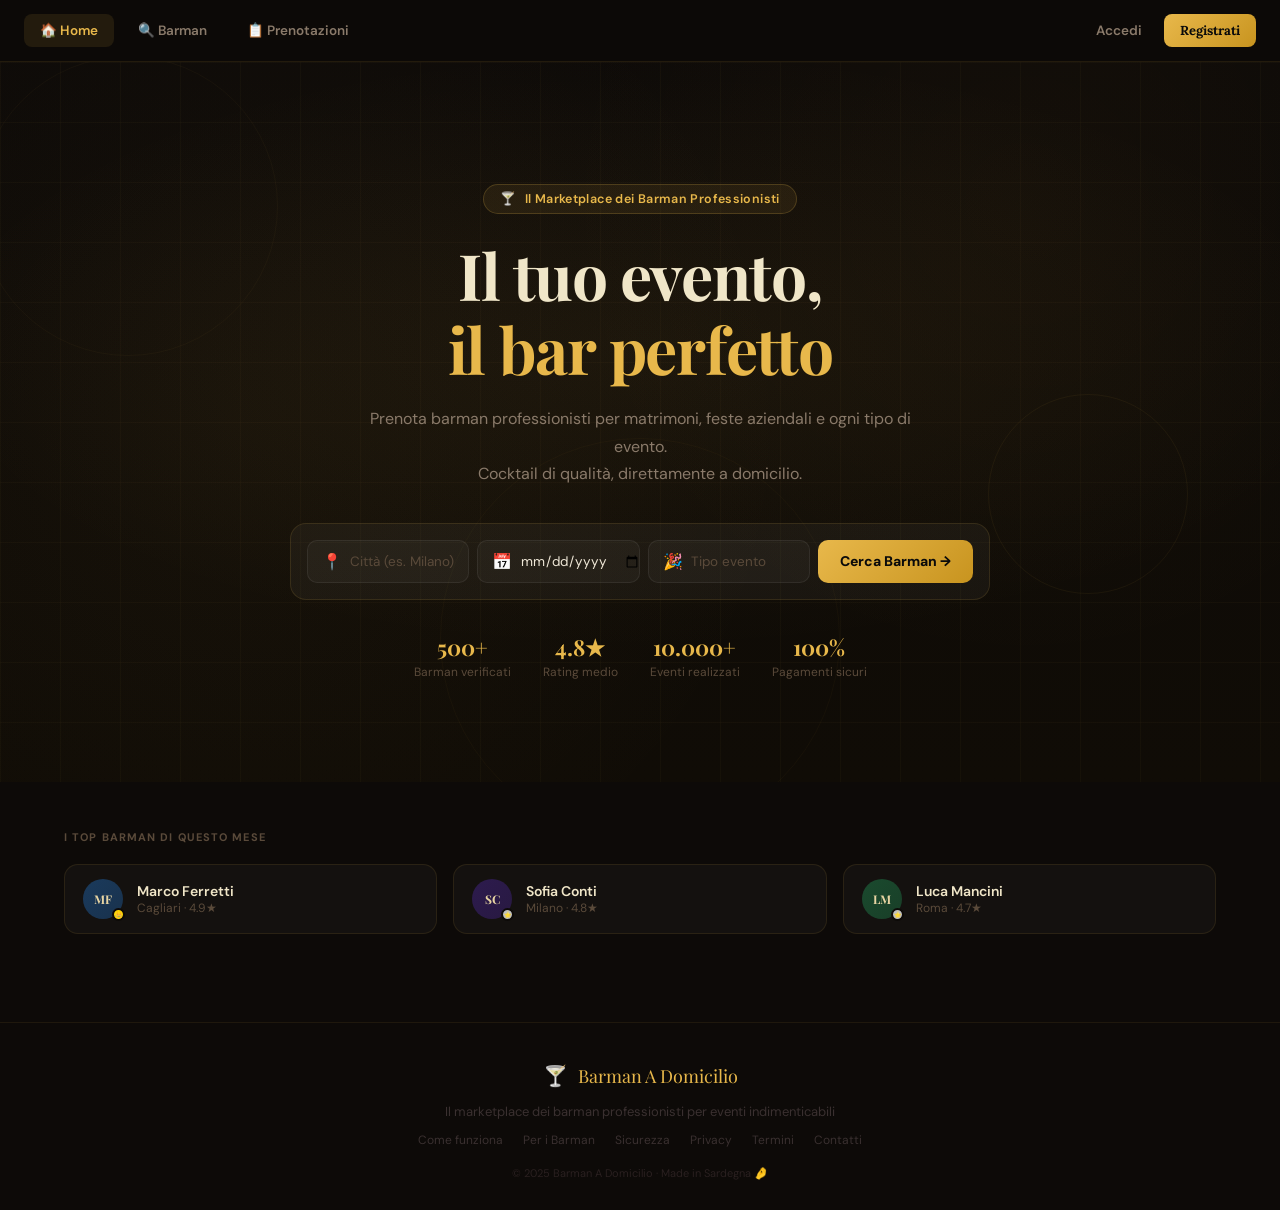
==== index.html @ 91419bfc "Initial commit - BarmanMatch: marketplace staff HoReCa (40%, congelato) Backend FastAPI (auth/matchi" ====
<!DOCTYPE html>
<html lang="it">
<head>
<meta charset="UTF-8">
<meta name="viewport" content="width=device-width, initial-scale=1.0">
<title>BarmanMatch — Network Barman Italia · Skills Solutions</title>
<meta name="description" content="BarmanMatch: la piattaforma di matching tra barman professionisti e locali/eventi. Portfolio, credenziali, booking rapido. In arrivo 2026.">
<meta http-equiv="refresh" content="0; url=barman_network.html">
<link rel="canonical" href="barman_network.html">
<style>
*{margin:0;padding:0;box-sizing:border-box;}
body{background:#06060A;color:#F8F4EE;font-family:'DM Sans',system-ui,sans-serif;display:grid;place-items:center;min-height:100dvh;text-align:center;padding:2rem;}
.logo{font-size:3rem;margin-bottom:1rem;}
h1{font-size:1.4rem;color:#C9A84C;margin-bottom:.5rem;}
p{font-size:.85rem;color:rgba(248,244,238,.4);margin-bottom:1.5rem;}
a{display:inline-block;padding:.8rem 2rem;background:#C9A84C;color:#000;font-size:.65rem;font-weight:700;letter-spacing:.18em;text-transform:uppercase;text-decoration:none;border-radius:999px;}
</style>
</head>
<body>
<div class="logo">📱</div>
<h1>BarmanMatch</h1>
<p>Caricamento in corso…</p>
<a href="barman_network.html">Vai al network →</a>
</body>
</html>
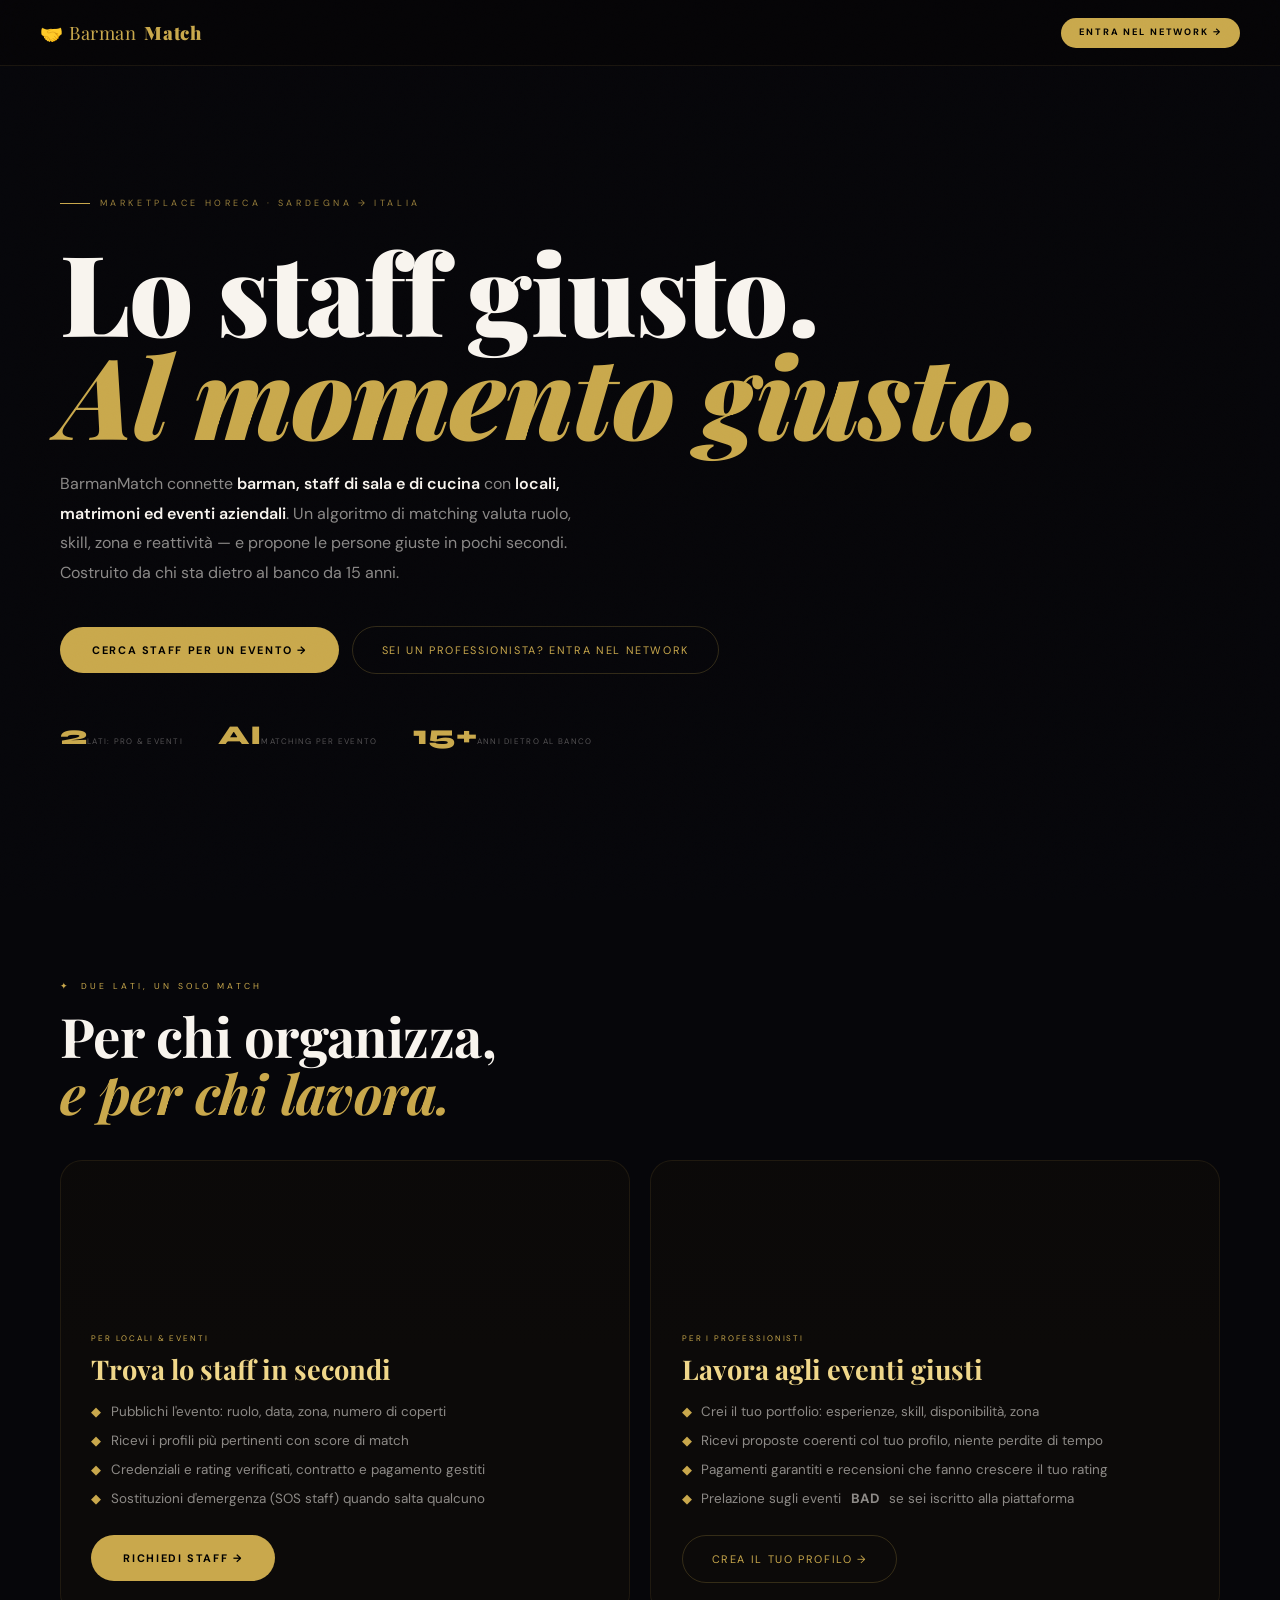
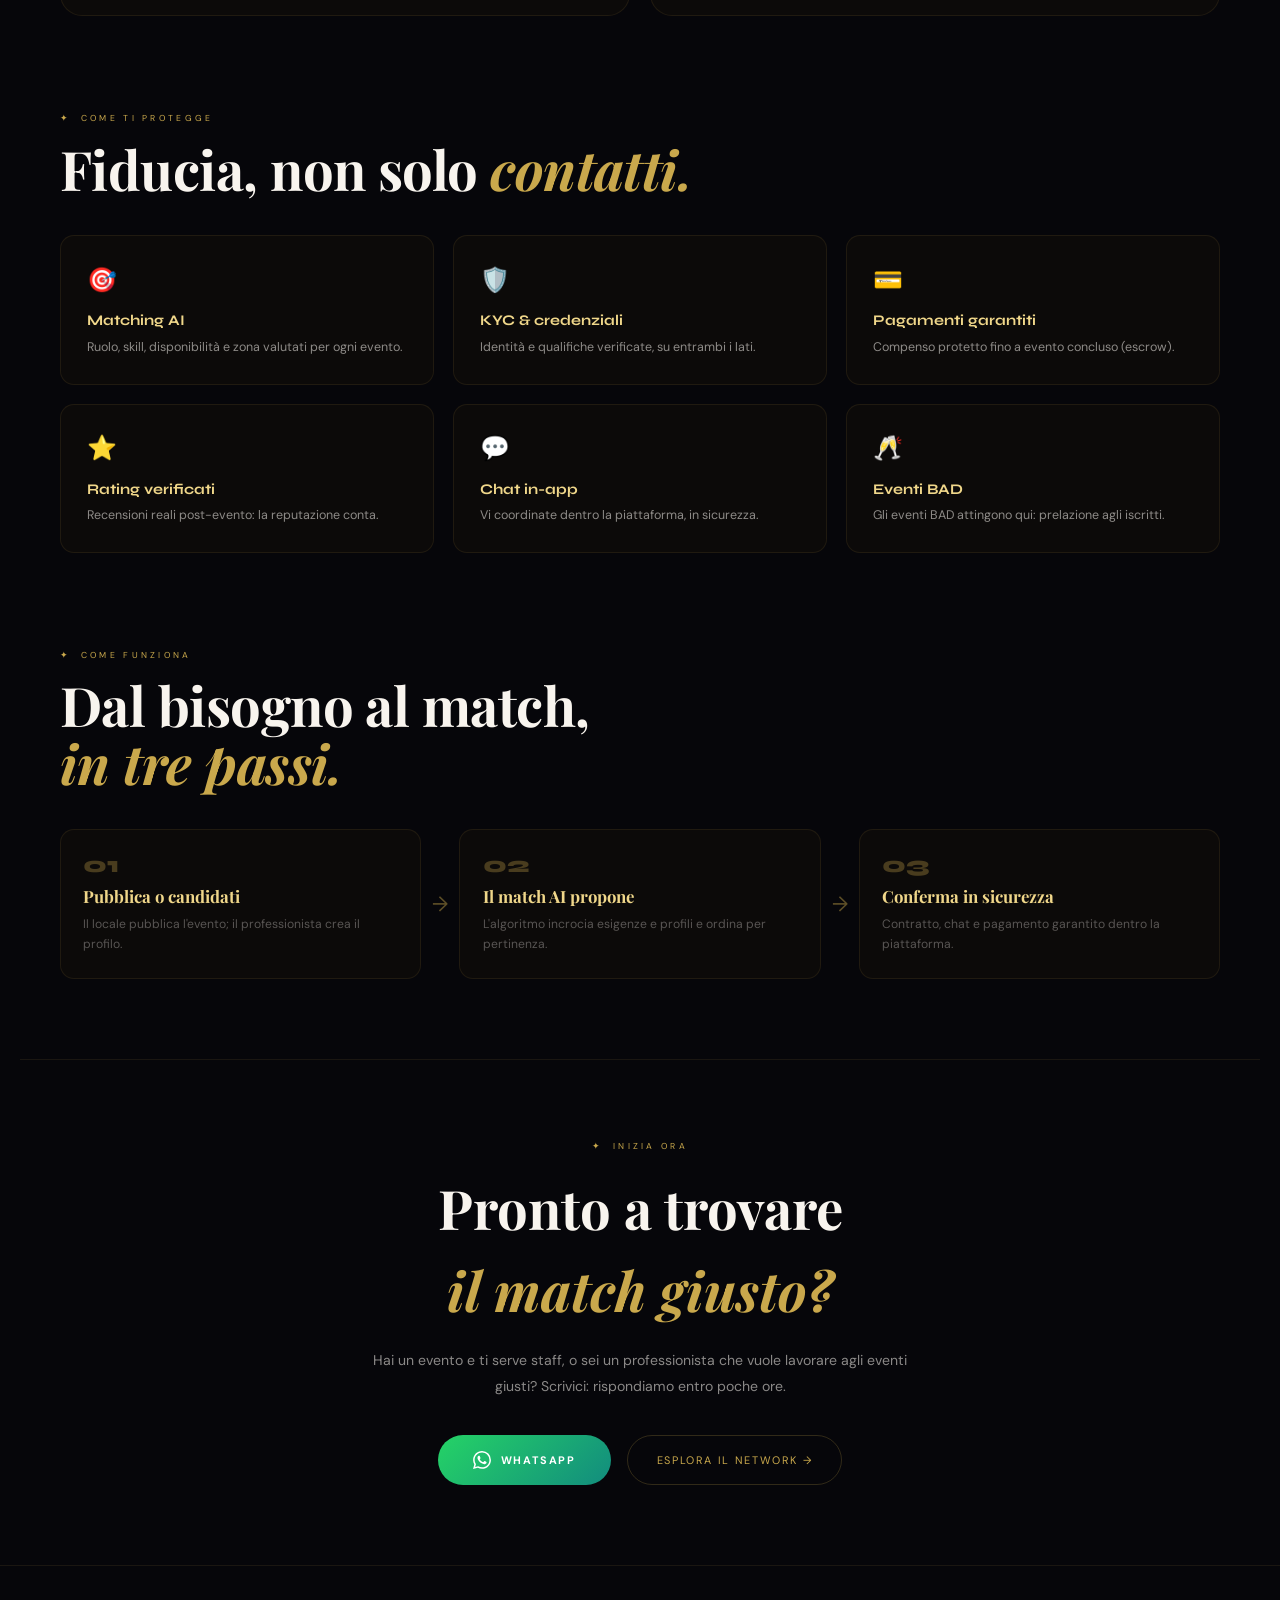
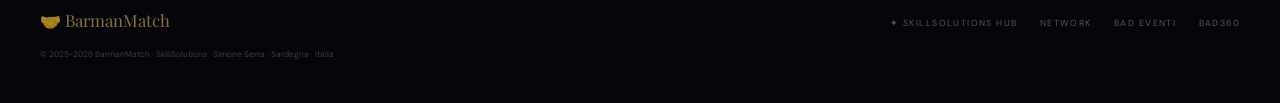
==== commit b5fa315c: "Landing: BarmanMatch ora ha una vera landing (era un redirect stub) index.html: da redirect di 25 ri" ====
--- a/index.html
+++ b/index.html
@@ -3,23 +3,234 @@
 <head>
 <meta charset="UTF-8">
 <meta name="viewport" content="width=device-width, initial-scale=1.0">
-<title>BarmanMatch — Network Barman Italia · Skills Solutions</title>
-<meta name="description" content="BarmanMatch: la piattaforma di matching tra barman professionisti e locali/eventi. Portfolio, credenziali, booking rapido. In arrivo 2026.">
-<meta http-equiv="refresh" content="0; url=barman_network.html">
-<link rel="canonical" href="barman_network.html">
+<title>BarmanMatch — Il match tra professionisti ed eventi · SkillSolutions</title>
+<meta name="description" content="BarmanMatch: la piattaforma che connette barman, staff di sala e di cucina con locali ed eventi. Matching AI, portfolio e rating verificati, pagamenti garantiti. Dalla Sardegna all'Italia.">
+<meta property="og:title" content="BarmanMatch — Lo staff giusto, al momento giusto">
+<meta property="og:description" content="Marketplace HoReCa: professionisti ↔ eventi. Matching AI, rating verificati, pagamenti garantiti.">
+<meta property="og:type" content="website">
+<link rel="icon" href="data:image/svg+xml,%3Csvg xmlns='http://www.w3.org/2000/svg' viewBox='0 0 100 100'%3E%3Ctext y='.9em' font-size='90'%3E%F0%9F%A4%9D%3C/text%3E%3C/svg%3E">
+<link rel="preconnect" href="https://fonts.googleapis.com">
+<link rel="preconnect" href="https://fonts.gstatic.com" crossorigin>
+<link href="https://fonts.googleapis.com/css2?family=Playfair+Display:ital,wght@0,700;0,900;1,400;1,700&family=Syne:wght@600;700;800&family=DM+Sans:wght@300;400;500;600&display=swap" rel="stylesheet">
 <style>
+:root{
+  --g:#C9A84C;--gl:#F0D78A;--gd:#6B4F0A;
+  --bg:#06060A;--bg2:#0C0A09;--bg3:#13100B;
+  --w:#F8F4EE;--w2:rgba(248,244,238,.55);--w3:rgba(248,244,238,.32);
+  --line:rgba(201,168,76,.10);--line2:rgba(201,168,76,.22);
+  --r:14px;--rl:22px;--rpill:999px;
+  --serif:'Playfair Display',serif;--head:'Syne',sans-serif;--font:'DM Sans',sans-serif;
+}
 *{margin:0;padding:0;box-sizing:border-box;}
-body{background:#06060A;color:#F8F4EE;font-family:'DM Sans',system-ui,sans-serif;display:grid;place-items:center;min-height:100dvh;text-align:center;padding:2rem;}
-.logo{font-size:3rem;margin-bottom:1rem;}
-h1{font-size:1.4rem;color:#C9A84C;margin-bottom:.5rem;}
-p{font-size:.85rem;color:rgba(248,244,238,.4);margin-bottom:1.5rem;}
-a{display:inline-block;padding:.8rem 2rem;background:#C9A84C;color:#000;font-size:.65rem;font-weight:700;letter-spacing:.18em;text-transform:uppercase;text-decoration:none;border-radius:999px;}
+html{scroll-behavior:smooth;}
+body{background:var(--bg);color:var(--w);font-family:var(--font);overflow-x:hidden;-webkit-font-smoothing:antialiased;line-height:1.5;}
+body::after{content:'';position:fixed;inset:0;pointer-events:none;z-index:999;opacity:.035;mix-blend-mode:overlay;
+  background-image:url("data:image/svg+xml,%3Csvg xmlns='http://www.w3.org/2000/svg' width='120' height='120'%3E%3Cfilter id='n'%3E%3CfeTurbulence type='fractalNoise' baseFrequency='.9' numOctaves='3'/%3E%3C/filter%3E%3Crect width='100%25' height='100%25' filter='url(%23n)'/%3E%3C/svg%3E");}
+a{text-decoration:none;color:inherit;}
+::selection{background:rgba(201,168,76,.25);color:var(--gl);}
+
+nav{position:fixed;top:0;left:0;right:0;z-index:500;padding:1.1rem 2.5rem;display:flex;justify-content:space-between;align-items:center;background:rgba(6,5,7,.7);backdrop-filter:blur(22px);border-bottom:1px solid var(--line);}
+.nav-brand{font-family:var(--serif);font-size:1.15rem;color:var(--g);letter-spacing:.03em;display:flex;align-items:center;gap:.5rem;}
+.nav-brand b{font-weight:900;}
+.nav-cta{display:inline-flex;align-items:center;gap:.5rem;font-size:.58rem;letter-spacing:.2em;text-transform:uppercase;padding:.5rem 1.15rem;background:var(--g);color:#000;font-weight:700;border-radius:var(--rpill);transition:.3s;}
+.nav-cta:hover{background:var(--gl);transform:translateY(-1px);}
+@media(max-width:560px){nav{padding:.85rem 1.2rem;}.nav-brand{font-size:1rem;}}
+
+.hero{min-height:100dvh;display:flex;flex-direction:column;justify-content:center;padding:7rem 2.5rem 4rem;position:relative;overflow:hidden;max-width:1240px;margin:0 auto;}
+.hero-bg{position:absolute;inset:0;z-index:-2;background-size:cover;background-position:center;opacity:.5;}
+.hero-bg::after{content:'';position:absolute;inset:0;background:linear-gradient(180deg,rgba(6,5,7,.50) 0%,rgba(6,5,7,.80) 55%,var(--bg) 100%);}
+.hero-tag{font-size:.56rem;letter-spacing:.4em;color:rgba(201,168,76,.75);text-transform:uppercase;margin-bottom:1.8rem;display:inline-flex;align-items:center;gap:.6rem;}
+.hero-tag::before{content:'';width:30px;height:1px;background:var(--g);}
+.hero-h1{font-family:var(--serif);font-size:clamp(3rem,9vw,7rem);font-weight:900;line-height:.92;letter-spacing:-.01em;margin-bottom:1.5rem;max-width:15ch;}
+.hero-h1 em{font-style:italic;color:var(--g);}
+.hero-sub{font-size:1rem;color:var(--w2);line-height:1.85;max-width:540px;margin-bottom:2.4rem;}
+.hero-sub b{color:var(--w);font-weight:600;}
+.hero-btns{display:flex;gap:.8rem;flex-wrap:wrap;align-items:center;}
+.btn-g{display:inline-flex;align-items:center;gap:.5rem;padding:.95rem 2rem;background:var(--g);color:#000;font-size:.68rem;font-weight:700;letter-spacing:.15em;text-transform:uppercase;border-radius:var(--rpill);transition:.3s;}
+.btn-g:hover{background:var(--gl);transform:translateY(-2px);box-shadow:0 14px 34px rgba(201,168,76,.28);}
+.btn-o{display:inline-flex;align-items:center;gap:.5rem;padding:.95rem 1.8rem;border:1px solid var(--line2);color:var(--g);font-size:.68rem;letter-spacing:.15em;text-transform:uppercase;border-radius:var(--rpill);transition:.3s;}
+.btn-o:hover{background:rgba(201,168,76,.07);border-color:var(--g);}
+.hero-meta{display:flex;gap:2.2rem;margin-top:3rem;flex-wrap:wrap;}
+.hero-meta .n{font-family:var(--head);font-size:1.7rem;font-weight:800;color:var(--g);line-height:1;}
+.hero-meta .l{font-size:.5rem;letter-spacing:.16em;text-transform:uppercase;color:var(--w3);}
+
+.sec{padding:5rem 2.5rem;max-width:1240px;margin:0 auto;}
+.sec-label{font-size:.54rem;letter-spacing:.38em;color:var(--g);text-transform:uppercase;margin-bottom:.9rem;display:flex;align-items:center;gap:.6rem;}
+.sec-label::before{content:'✦';}
+.sec-h2{font-family:var(--serif);font-size:clamp(1.9rem,4.6vw,3.4rem);font-weight:700;line-height:1.05;margin-bottom:2.4rem;letter-spacing:-.01em;}
+.sec-h2 em{font-style:italic;color:var(--g);}
+
+/* due pubblici */
+.aud{display:grid;grid-template-columns:1fr 1fr;gap:1.3rem;}
+@media(max-width:760px){.aud{grid-template-columns:1fr;}}
+.aud-card{position:relative;border:1px solid var(--line);border-radius:var(--rl);overflow:hidden;background:var(--bg2);transition:.4s;}
+.aud-card:hover{transform:translateY(-5px);border-color:var(--line2);box-shadow:0 22px 48px rgba(0,0,0,.5);}
+.aud-img{height:190px;background-size:cover;background-position:center;position:relative;}
+.aud-img::after{content:'';position:absolute;inset:0;background:linear-gradient(180deg,rgba(6,5,7,.15),rgba(12,10,9,.92));}
+.aud-body{padding:1.8rem 1.9rem 2rem;margin-top:-3rem;position:relative;}
+.aud-kick{font-size:.5rem;letter-spacing:.24em;text-transform:uppercase;color:var(--g);}
+.aud-name{font-family:var(--serif);font-size:1.7rem;font-weight:700;color:var(--gl);margin:.3rem 0 .8rem;}
+.aud-list{display:flex;flex-direction:column;gap:.55rem;margin-bottom:1.6rem;}
+.aud-li{display:flex;gap:.6rem;font-size:.84rem;color:var(--w2);line-height:1.5;}
+.aud-li i{color:var(--g);font-style:normal;}
+
+/* features */
+.feat-grid{display:grid;grid-template-columns:repeat(3,1fr);gap:1.2rem;margin-top:1.4rem;}
+@media(max-width:760px){.feat-grid{grid-template-columns:1fr 1fr;}}
+@media(max-width:480px){.feat-grid{grid-template-columns:1fr;}}
+.feat{background:var(--bg2);border:1px solid var(--line);border-radius:var(--r);padding:1.6rem;transition:.3s;}
+.feat:hover{border-color:var(--line2);transform:translateY(-3px);}
+.feat-ico{font-size:1.5rem;margin-bottom:.7rem;}
+.feat-t{font-family:var(--head);font-size:.92rem;font-weight:700;color:var(--gl);margin-bottom:.35rem;}
+.feat-d{font-size:.78rem;color:var(--w2);line-height:1.7;}
+
+/* how */
+.how-flow{display:flex;align-items:stretch;gap:.7rem;flex-wrap:wrap;margin-top:1.4rem;}
+.how-step{flex:1;min-width:180px;background:var(--bg2);border:1px solid var(--line);border-radius:var(--r);padding:1.5rem 1.4rem;}
+.how-n{font-family:var(--head);font-size:1.4rem;font-weight:800;color:rgba(201,168,76,.32);line-height:1;margin-bottom:.5rem;}
+.how-t{font-family:var(--serif);font-size:1.05rem;color:var(--gl);font-weight:700;margin-bottom:.35rem;}
+.how-d{font-size:.76rem;color:var(--w3);line-height:1.6;}
+.how-arr{display:flex;align-items:center;color:rgba(201,168,76,.45);font-size:1.3rem;}
+@media(max-width:780px){.how-flow{flex-direction:column;}.how-arr{transform:rotate(90deg);}}
+
+.cta{border-top:1px solid var(--line);text-align:center;}
+.cta h2{font-family:var(--serif);font-size:clamp(2rem,5vw,3.4rem);font-weight:700;margin-bottom:1rem;}
+.cta h2 em{font-style:italic;color:var(--g);}
+.cta p{font-size:.88rem;color:var(--w2);line-height:1.9;margin-bottom:2.2rem;max-width:560px;margin-left:auto;margin-right:auto;}
+.cta-btns{display:flex;gap:1rem;justify-content:center;flex-wrap:wrap;}
+.btn-wa{display:inline-flex;align-items:center;gap:.6rem;padding:1rem 2.2rem;background:linear-gradient(135deg,#25D366,#128C7E);color:#fff;font-size:.68rem;font-weight:700;letter-spacing:.15em;text-transform:uppercase;border-radius:var(--rpill);transition:.3s;}
+.btn-wa:hover{transform:translateY(-2px);box-shadow:0 16px 35px rgba(37,211,102,.25);}
+
+footer{padding:2.6rem 2.5rem;border-top:1px solid var(--line);}
+.foot-in{max-width:1240px;margin:0 auto;display:flex;justify-content:space-between;align-items:center;flex-wrap:wrap;gap:1rem;}
+.foot-brand{font-family:var(--serif);font-size:1.05rem;color:rgba(201,168,76,.65);}
+.foot-links{display:flex;gap:1.4rem;list-style:none;flex-wrap:wrap;}
+.foot-links a{font-size:.55rem;letter-spacing:.16em;text-transform:uppercase;color:var(--w3);transition:.3s;}
+.foot-links a:hover{color:var(--g);}
+.foot-copy{font-size:.52rem;color:rgba(248,244,238,.22);width:100%;}
+.rv{opacity:0;transform:translateY(28px);transition:opacity .7s ease,transform .7s ease;}
+.rv.in{opacity:1;transform:none;}
 </style>
 </head>
 <body>
-<div class="logo">📱</div>
-<h1>BarmanMatch</h1>
-<p>Caricamento in corso…</p>
-<a href="barman_network.html">Vai al network →</a>
+
+<nav>
+  <a href="index.html" class="nav-brand">🤝 Barman<b>Match</b></a>
+  <a href="barman_network.html" class="nav-cta">Entra nel network →</a>
+</nav>
+
+<header class="hero">
+  <div class="hero-bg" style="background-image:url('https://images.unsplash.com/photo-1572116469696-31de0f17cc34?auto=format&fit=crop&w=1920&q=90')"></div>
+  <div class="hero-tag">Marketplace HoReCa · Sardegna → Italia</div>
+  <h1 class="hero-h1">Lo staff giusto.<br><em>Al momento giusto.</em></h1>
+  <p class="hero-sub">BarmanMatch connette <b>barman, staff di sala e di cucina</b> con <b>locali, matrimoni ed eventi aziendali</b>. Un algoritmo di matching valuta ruolo, skill, zona e reattività — e propone le persone giuste in pochi secondi. Costruito da chi sta dietro al banco da 15 anni.</p>
+  <div class="hero-btns">
+    <a href="https://wa.me/393468473144?text=Ciao! Cerco staff per un evento tramite BarmanMatch." target="_blank" rel="noopener noreferrer" class="btn-g">Cerca staff per un evento →</a>
+    <a href="barman_network.html" class="btn-o">Sei un professionista? Entra nel network</a>
+  </div>
+  <div class="hero-meta">
+    <div><span class="n">2</span><span class="l">Lati: pro & eventi</span></div>
+    <div><span class="n">AI</span><span class="l">Matching per evento</span></div>
+    <div><span class="n">15+</span><span class="l">Anni dietro al banco</span></div>
+  </div>
+</header>
+
+<!-- DUE PUBBLICI -->
+<section class="sec" id="pubblici">
+  <div class="sec-label">Due lati, un solo match</div>
+  <h2 class="sec-h2">Per chi organizza,<br><em>e per chi lavora.</em></h2>
+  <div class="aud">
+    <div class="aud-card rv">
+      <div class="aud-img" style="background-image:url('https://images.unsplash.com/photo-1540555700478-4be290a2d429?auto=format&fit=crop&w=900&q=85')"></div>
+      <div class="aud-body">
+        <div class="aud-kick">Per locali & eventi</div>
+        <div class="aud-name">Trova lo staff in secondi</div>
+        <div class="aud-list">
+          <div class="aud-li"><i>◆</i> Pubblichi l'evento: ruolo, data, zona, numero di coperti</div>
+          <div class="aud-li"><i>◆</i> Ricevi i profili più pertinenti con score di match</div>
+          <div class="aud-li"><i>◆</i> Credenziali e rating verificati, contratto e pagamento gestiti</div>
+          <div class="aud-li"><i>◆</i> Sostituzioni d'emergenza (SOS staff) quando salta qualcuno</div>
+        </div>
+        <a href="https://wa.me/393468473144?text=Ciao! Vorrei staff per un evento tramite BarmanMatch." target="_blank" rel="noopener noreferrer" class="btn-g">Richiedi staff →</a>
+      </div>
+    </div>
+    <div class="aud-card rv">
+      <div class="aud-img" style="background-image:url('https://images.unsplash.com/photo-1534430480872-3498386e7856?auto=format&fit=crop&w=900&q=85')"></div>
+      <div class="aud-body">
+        <div class="aud-kick">Per i professionisti</div>
+        <div class="aud-name">Lavora agli eventi giusti</div>
+        <div class="aud-list">
+          <div class="aud-li"><i>◆</i> Crei il tuo portfolio: esperienze, skill, disponibilità, zona</div>
+          <div class="aud-li"><i>◆</i> Ricevi proposte coerenti col tuo profilo, niente perdite di tempo</div>
+          <div class="aud-li"><i>◆</i> Pagamenti garantiti e recensioni che fanno crescere il tuo rating</div>
+          <div class="aud-li"><i>◆</i> Prelazione sugli eventi <b>BAD</b> se sei iscritto alla piattaforma</div>
+        </div>
+        <a href="barman_network.html" class="btn-o">Crea il tuo profilo →</a>
+      </div>
+    </div>
+  </div>
+</section>
+
+<!-- FEATURES -->
+<section class="sec" style="padding-top:1rem;">
+  <div class="sec-label">Come ti protegge</div>
+  <h2 class="sec-h2">Fiducia, non solo <em>contatti.</em></h2>
+  <div class="feat-grid">
+    <div class="feat rv"><div class="feat-ico">🎯</div><div class="feat-t">Matching AI</div><div class="feat-d">Ruolo, skill, disponibilità e zona valutati per ogni evento.</div></div>
+    <div class="feat rv"><div class="feat-ico">🛡️</div><div class="feat-t">KYC & credenziali</div><div class="feat-d">Identità e qualifiche verificate, su entrambi i lati.</div></div>
+    <div class="feat rv"><div class="feat-ico">💳</div><div class="feat-t">Pagamenti garantiti</div><div class="feat-d">Compenso protetto fino a evento concluso (escrow).</div></div>
+    <div class="feat rv"><div class="feat-ico">⭐</div><div class="feat-t">Rating verificati</div><div class="feat-d">Recensioni reali post-evento: la reputazione conta.</div></div>
+    <div class="feat rv"><div class="feat-ico">💬</div><div class="feat-t">Chat in-app</div><div class="feat-d">Vi coordinate dentro la piattaforma, in sicurezza.</div></div>
+    <div class="feat rv"><div class="feat-ico">🥂</div><div class="feat-t">Eventi BAD</div><div class="feat-d">Gli eventi BAD attingono qui: prelazione agli iscritti.</div></div>
+  </div>
+</section>
+
+<!-- HOW -->
+<section class="sec" style="padding-top:1rem;">
+  <div class="sec-label">Come funziona</div>
+  <h2 class="sec-h2">Dal bisogno al match,<br><em>in tre passi.</em></h2>
+  <div class="how-flow">
+    <div class="how-step rv"><div class="how-n">01</div><div class="how-t">Pubblica o candidati</div><div class="how-d">Il locale pubblica l'evento; il professionista crea il profilo.</div></div>
+    <div class="how-arr">→</div>
+    <div class="how-step rv"><div class="how-n">02</div><div class="how-t">Il match AI propone</div><div class="how-d">L'algoritmo incrocia esigenze e profili e ordina per pertinenza.</div></div>
+    <div class="how-arr">→</div>
+    <div class="how-step rv"><div class="how-n">03</div><div class="how-t">Conferma in sicurezza</div><div class="how-d">Contratto, chat e pagamento garantito dentro la piattaforma.</div></div>
+  </div>
+</section>
+
+<!-- CTA -->
+<section class="sec cta" id="contatto">
+  <div class="sec-label" style="justify-content:center;">Inizia ora</div>
+  <h2>Pronto a trovare<br><em>il match giusto?</em></h2>
+  <p>Hai un evento e ti serve staff, o sei un professionista che vuole lavorare agli eventi giusti? Scrivici: rispondiamo entro poche ore.</p>
+  <div class="cta-btns">
+    <a href="https://wa.me/393468473144?text=Ciao! Vorrei usare BarmanMatch." target="_blank" rel="noopener noreferrer" class="btn-wa">
+      <svg width="18" height="18" viewBox="0 0 24 24" fill="currentColor"><path d="M17.472 14.382c-.297-.149-1.758-.867-2.03-.967-.273-.099-.471-.148-.67.15-.197.297-.767.966-.94 1.164-.173.199-.347.223-.644.075-.297-.15-1.255-.463-2.39-1.475-.883-.788-1.48-1.761-1.653-2.059-.173-.297-.018-.458.13-.606.134-.133.298-.347.446-.52.149-.174.198-.298.298-.497.099-.198.05-.371-.025-.52-.075-.149-.669-1.612-.916-2.207-.242-.579-.487-.5-.669-.51-.173-.008-.371-.01-.57-.01-.198 0-.52.074-.792.372-.272.297-1.04 1.016-1.04 2.479 0 1.462 1.065 2.875 1.213 3.074.149.198 2.096 3.2 5.077 4.487.709.306 1.262.489 1.694.625.712.227 1.36.195 1.871.118.571-.085 1.758-.719 2.006-1.413.248-.694.248-1.289.173-1.413-.074-.124-.272-.198-.57-.347m-5.421 7.403h-.004a9.87 9.87 0 01-5.031-1.378l-.361-.214-3.741.982.998-3.648-.235-.374a9.86 9.86 0 01-1.51-5.26c.001-5.45 4.436-9.884 9.888-9.884 2.64 0 5.122 1.03 6.988 2.898a9.825 9.825 0 012.893 6.994c-.003 5.45-4.437 9.884-9.885 9.884m8.413-18.297A11.815 11.815 0 0012.05 0C5.495 0 .16 5.335.157 11.892c0 2.096.547 4.142 1.588 5.945L.057 24l6.305-1.654a11.882 11.882 0 005.683 1.448h.005c6.554 0 11.89-5.335 11.893-11.893a11.821 11.821 0 00-3.48-8.413Z"/></svg>
+      WhatsApp
+    </a>
+    <a href="barman_network.html" class="btn-o">Esplora il network →</a>
+  </div>
+</section>
+
+<footer>
+  <div class="foot-in">
+    <div class="foot-brand">🤝 BarmanMatch</div>
+    <ul class="foot-links">
+      <li><a href="../SKILLSOLUTIONS.COM/index.html">✦ SkillSolutions Hub</a></li>
+      <li><a href="barman_network.html">Network</a></li>
+      <li><a href="../BAD.SKILLSOLUTIONS.COM/index.html">BAD Eventi</a></li>
+      <li><a href="../BAD360.SKILLSOLUTIONS.COM/index.html">BAD360</a></li>
+    </ul>
+    <div class="foot-copy">© 2025-2026 BarmanMatch · SkillSolutions · Simone Serra · Sardegna · Italia</div>
+  </div>
+</footer>
+
+<script>
+const obs=new IntersectionObserver(es=>{es.forEach(e=>{if(e.isIntersecting){e.target.classList.add('in');obs.unobserve(e.target);}});},{threshold:.12});
+document.querySelectorAll('.rv').forEach(el=>obs.observe(el));
+document.querySelectorAll('a[href^="#"]').forEach(a=>{a.addEventListener('click',e=>{const t=document.querySelector(a.getAttribute('href'));if(t){e.preventDefault();t.scrollIntoView({behavior:'smooth'});}});});
+</script>
+<script src="../SKILLSOLUTIONS.COM/ss-nav.js"></script>
+<script>try{SSNav.init({current:'barmanmatch'});}catch(e){}</script>
 </body>
 </html>
